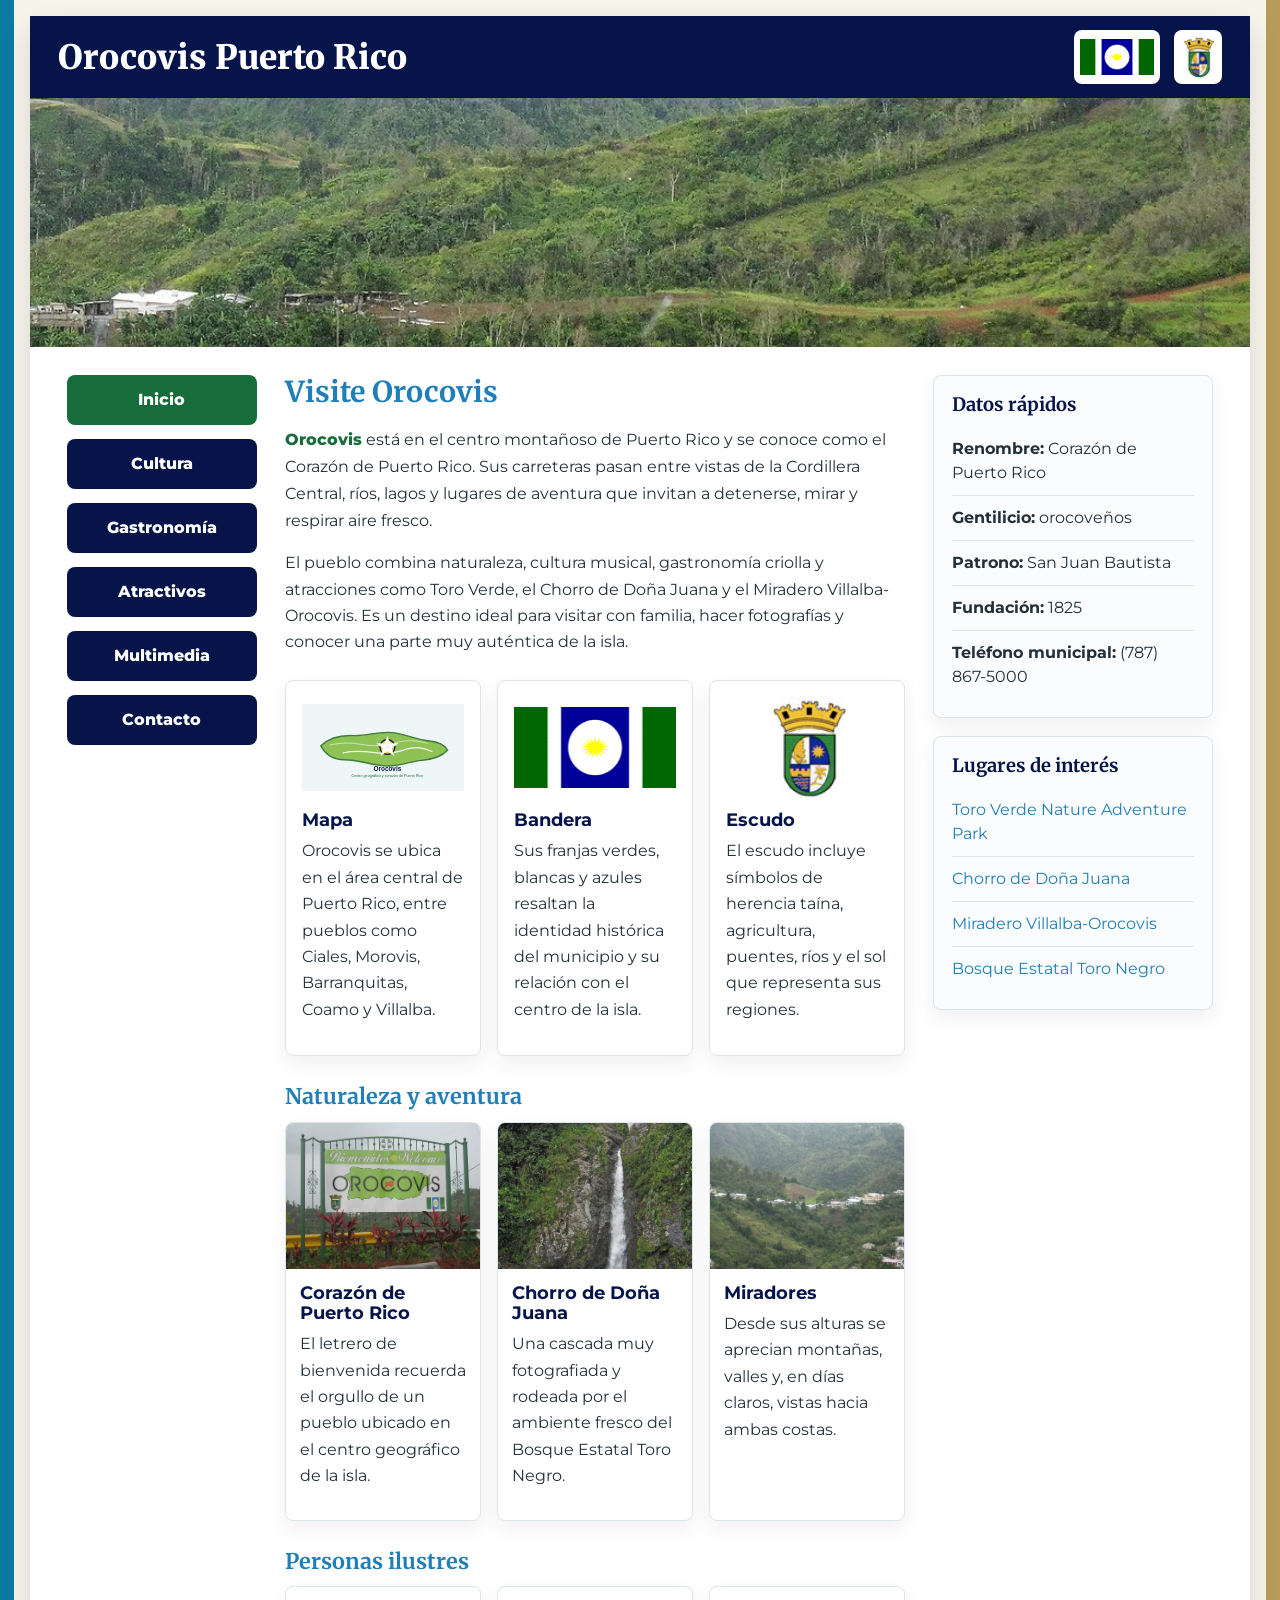
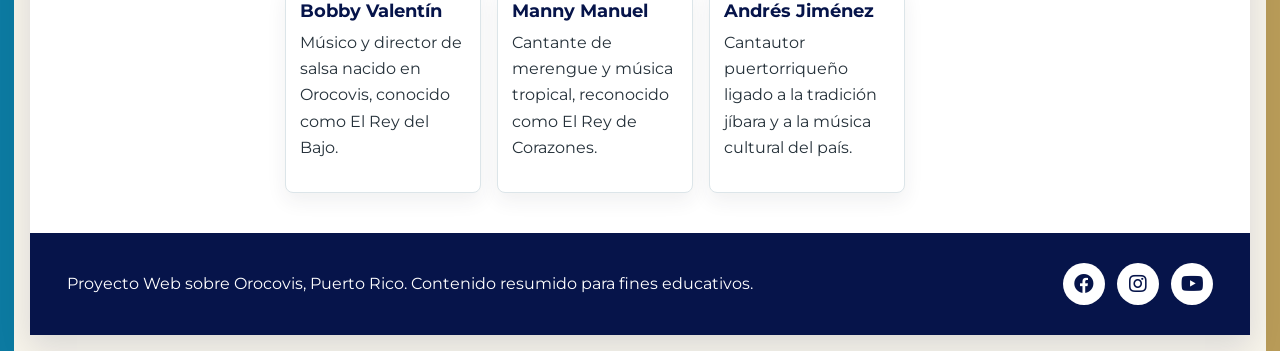
==== index.html @ 918b968e "Website Orocovis" ====
<!DOCTYPE html>
<html lang="es">
<head>
  <meta charset="UTF-8">
  <meta http-equiv="X-UA-Compatible" content="IE=edge">
  <meta name="viewport" content="width=device-width, initial-scale=1.0">
  <title>Orocovis Puerto Rico</title>
  <link rel="preconnect" href="https://fonts.googleapis.com">
  <link rel="preconnect" href="https://fonts.gstatic.com" crossorigin>
  <link href="https://fonts.googleapis.com/css2?family=Merriweather:wght@700;900&family=Montserrat:wght@400;600;700;800&display=swap" rel="stylesheet">
  <link href="https://cdnjs.cloudflare.com/ajax/libs/font-awesome/5.15.3/css/all.min.css" rel="stylesheet">
  <link rel="stylesheet" href="css/normalize.css">
  <link rel="stylesheet" href="css/orocovis.css">
</head>
<body>
  <div class="site-wrapper">
    <header class="site-header">
      <div class="header-bar">
        <h1 class="header-title">Orocovis Puerto Rico</h1>
        <div class="header-symbols" aria-label="Símbolos de Orocovis">
          <img src="img/bandera-orocovis.gif" alt="Bandera de Orocovis">
          <img src="img/escudo-orocovis.jpg" alt="Escudo de Orocovis">
        </div>
      </div>
      <img class="hero-img" src="img/orocovis-banner.webp" alt="Montañas verdes de la Cordillera Central en Orocovis">
    </header>

    <div class="contenedor layout">
      <nav class="side-nav" aria-label="Navegación principal">
        <a class="activo" href="index.html">Inicio</a>
        <a href="cultura.html">Cultura</a>
        <a href="gastronomia.html">Gastronomía</a>
        <a href="atractivos.html">Atractivos</a>
        <a href="multimedia.html">Multimedia</a>
        <a href="contacto.html">Contacto</a>
      </nav>

      <main class="contenido-principal">
        <h2>Visite Orocovis</h2>
        <p class="intro"><span class="orocovis">Orocovis</span> está en el centro montañoso de Puerto Rico y se conoce como el Corazón de Puerto Rico. Sus carreteras pasan entre vistas de la Cordillera Central, ríos, lagos y lugares de aventura que invitan a detenerse, mirar y respirar aire fresco.</p>
        <p>El pueblo combina naturaleza, cultura musical, gastronomía criolla y atracciones como Toro Verde, el Chorro de Doña Juana y el Miradero Villalba-Orocovis. Es un destino ideal para visitar con familia, hacer fotografías y conocer una parte muy auténtica de la isla.</p>

        <div class="symbols-grid">
          <article class="info-card">
            <img src="img/mapa-orocovis.svg" alt="Mapa ilustrado de Orocovis en Puerto Rico">
            <h4>Mapa</h4>
            <p>Orocovis se ubica en el área central de Puerto Rico, entre pueblos como Ciales, Morovis, Barranquitas, Coamo y Villalba.</p>
          </article>
          <article class="info-card">
            <img src="img/bandera-orocovis.gif" alt="Bandera de Orocovis">
            <h4>Bandera</h4>
            <p>Sus franjas verdes, blancas y azules resaltan la identidad histórica del municipio y su relación con el centro de la isla.</p>
          </article>
          <article class="info-card">
            <img src="img/escudo-orocovis.jpg" alt="Escudo de Orocovis">
            <h4>Escudo</h4>
            <p>El escudo incluye símbolos de herencia taína, agricultura, puentes, ríos y el sol que representa sus regiones.</p>
          </article>
        </div>

        <h3>Naturaleza y aventura</h3>
        <div class="highlight-grid">
          <article class="persona">
            <img src="img/letrero-orocovis.webp" alt="Letrero de bienvenida de Orocovis">
            <div>
              <h4>Corazón de Puerto Rico</h4>
              <p>El letrero de bienvenida recuerda el orgullo de un pueblo ubicado en el centro geográfico de la isla.</p>
            </div>
          </article>
          <article class="persona">
            <img src="img/salto-dona-juana.webp" alt="Chorro de Doña Juana en Orocovis">
            <div>
              <h4>Chorro de Doña Juana</h4>
              <p>Una cascada muy fotografiada y rodeada por el ambiente fresco del Bosque Estatal Toro Negro.</p>
            </div>
          </article>
          <article class="persona">
            <img src="img/mirador-orocovis.webp" alt="Vista desde un mirador en Orocovis">
            <div>
              <h4>Miradores</h4>
              <p>Desde sus alturas se aprecian montañas, valles y, en días claros, vistas hacia ambas costas.</p>
            </div>
          </article>
        </div>

        <h3>Personas ilustres</h3>
        <div class="personas-grid">
          <article class="persona">
            <div>
              <h4>Bobby Valentín</h4>
              <p>Músico y director de salsa nacido en Orocovis, conocido como El Rey del Bajo.</p>
            </div>
          </article>
          <article class="persona">
            <div>
              <h4>Manny Manuel</h4>
              <p>Cantante de merengue y música tropical, reconocido como El Rey de Corazones.</p>
            </div>
          </article>
          <article class="persona">
            <div>
              <h4>Andrés Jiménez</h4>
              <p>Cantautor puertorriqueño ligado a la tradición jíbara y a la música cultural del país.</p>
            </div>
          </article>
        </div>
      </main>

      <aside class="sidebar">
        <section class="sidebar-box">
          <h3>Datos rápidos</h3>
          <ul class="quick-list">
            <li><strong>Renombre:</strong> Corazón de Puerto Rico</li>
            <li><strong>Gentilicio:</strong> orocoveños</li>
            <li><strong>Patrono:</strong> San Juan Bautista</li>
            <li><strong>Fundación:</strong> 1825</li>
            <li><strong>Teléfono municipal:</strong> (787) 867-5000</li>
          </ul>
        </section>
        <section class="sidebar-box">
          <h3>Lugares de interés</h3>
          <ul class="sidebar-list">
            <li><a href="atractivos.html#toro-verde">Toro Verde Nature Adventure Park</a></li>
            <li><a href="atractivos.html#dona-juana">Chorro de Doña Juana</a></li>
            <li><a href="atractivos.html#miradero">Miradero Villalba-Orocovis</a></li>
            <li><a href="atractivos.html#toro-negro">Bosque Estatal Toro Negro</a></li>
          </ul>
        </section>
      </aside>
    </div>

    <footer class="site-footer">
      <div class="contenedor footer-grid">
        <p>Proyecto Web sobre Orocovis, Puerto Rico. Contenido resumido para fines educativos.</p>
        <ul class="social-menu">
          <li><a href="https://www.facebook.com/orocovispuertorico" aria-label="Facebook de Orocovis"><i class="fab fa-facebook"></i></a></li>
          <li><a href="https://www.instagram.com/municipioorocovis/" aria-label="Instagram de Orocovis"><i class="fab fa-instagram"></i></a></li>
          <li><a href="https://www.youtube.com/@MunicipiodeOrocovis" aria-label="YouTube de Orocovis"><i class="fab fa-youtube"></i></a></li>
        </ul>
      </div>
    </footer>
  </div>
</body>
</html>
---- css/orocovis.css ----
:root {
  --azul: #06144a;
  --azul-claro: #207fb7;
  --verde: #166c3a;
  --verde-claro: #6fae42;
  --oro: #f2c84b;
  --crema: #f7f4ea;
  --gris: #eef2f4;
  --texto: #243039;
  --blanco: #ffffff;
  --sombra: 0 12px 30px rgba(6, 20, 74, 0.12);
  --radio: 8px;
}

* {
  box-sizing: border-box;
}

body {
  background: linear-gradient(90deg, #0c7aa1 0, #0c7aa1 14px, var(--crema) 14px, var(--crema) calc(100% - 14px), #b89b58 calc(100% - 14px));
  color: var(--texto);
  font-family: "Montserrat", Arial, sans-serif;
  font-size: 16px;
  letter-spacing: 0;
}

img {
  display: block;
  height: auto;
  max-width: 100%;
}

a {
  color: var(--azul-claro);
  text-decoration: none;
}

a:hover,
a:focus {
  text-decoration: underline;
}

.contenedor {
  margin: 0 auto;
  max-width: 1180px;
  width: min(94%, 1180px);
}

.no-margin {
  margin: 0;
}

.centrar-text {
  text-align: center;
}

.site-wrapper {
  background: var(--blanco);
  box-shadow: var(--sombra);
  margin: 16px auto;
  max-width: 1220px;
  min-height: calc(100vh - 32px);
}

.site-header {
  background: var(--azul);
  color: var(--blanco);
}

.header-bar {
  align-items: center;
  display: flex;
  gap: 22px;
  justify-content: space-between;
  min-height: 82px;
  padding: 0 28px;
}

.header-title {
  font-family: "Merriweather", Georgia, serif;
  font-size: 2.1rem;
  font-weight: 900;
  line-height: 1.15;
  margin: 0;
}

.header-symbols {
  align-items: center;
  display: flex;
  gap: 14px;
}

.header-symbols img {
  background: var(--blanco);
  border: 2px solid rgba(255, 255, 255, 0.5);
  border-radius: var(--radio);
  height: 54px;
  object-fit: contain;
  padding: 4px;
  width: 86px;
}

.header-symbols img:last-child {
  width: 48px;
}

.hero-img {
  aspect-ratio: 4.9 / 1;
  object-fit: cover;
  width: 100%;
}

.layout {
  align-items: start;
  display: grid;
  gap: 28px;
  grid-template-columns: 190px minmax(0, 1fr) 280px;
  padding: 28px 0 40px;
}

.side-nav {
  display: grid;
  gap: 14px;
  position: sticky;
  top: 16px;
}

.side-nav a {
  align-items: center;
  background: var(--azul);
  border-radius: var(--radio);
  color: var(--blanco);
  display: flex;
  font-weight: 800;
  justify-content: center;
  min-height: 50px;
  padding: 12px;
  text-align: center;
}

.side-nav a:hover,
.side-nav a:focus,
.side-nav a.activo {
  background: var(--verde);
  color: var(--blanco);
  text-decoration: none;
}

.contenido-principal h2,
.contenido-principal h3 {
  color: var(--azul-claro);
  font-family: "Merriweather", Georgia, serif;
  line-height: 1.2;
}

.contenido-principal h2 {
  font-size: 1.8rem;
  margin: 0 0 16px;
}

.contenido-principal h3 {
  font-size: 1.35rem;
  margin: 28px 0 12px;
}

.contenido-principal h4 {
  color: var(--azul);
  font-size: 1.1rem;
  margin: 0 0 8px;
}

.contenido-principal p {
  line-height: 1.65;
  margin: 0 0 16px;
}

.intro {
  font-size: 1.03rem;
}

.orocovis {
  color: var(--verde);
  font-weight: 800;
}

.media-frame,
.info-card,
.sidebar-box,
.atractivo,
.restaurante,
.persona,
.formulario,
.gallery-item {
  border: 1px solid #dce5e9;
  border-radius: var(--radio);
  box-shadow: 0 8px 20px rgba(36, 48, 57, 0.07);
}

.media-frame {
  background: var(--gris);
  margin: 18px 0;
  overflow: hidden;
}

.media-frame img {
  aspect-ratio: 16 / 9;
  object-fit: cover;
  width: 100%;
}

.caption {
  color: #53636d;
  font-size: 0.9rem;
  padding: 10px 14px;
}

.symbols-grid {
  display: grid;
  gap: 16px;
  grid-template-columns: repeat(3, minmax(0, 1fr));
  margin: 24px 0;
}

.info-card {
  background: var(--blanco);
  padding: 16px;
}

.info-card img {
  aspect-ratio: 16 / 10;
  margin-bottom: 12px;
  object-fit: contain;
  width: 100%;
}

.info-card h4 {
  margin-bottom: 8px;
}

.quick-list,
.sidebar-list,
.rutas,
.fuentes-list {
  list-style: none;
  margin: 0;
  padding: 0;
}

.quick-list li,
.sidebar-list li,
.rutas li,
.fuentes-list li {
  border-bottom: 1px solid #e2e8eb;
  line-height: 1.5;
  padding: 10px 0;
}

.quick-list li:last-child,
.sidebar-list li:last-child,
.rutas li:last-child,
.fuentes-list li:last-child {
  border-bottom: 0;
}

.highlight-grid,
.personas-grid,
.gallery-grid {
  display: grid;
  gap: 16px;
  grid-template-columns: repeat(3, minmax(0, 1fr));
}

.persona,
.gallery-item {
  background: var(--blanco);
  overflow: hidden;
}

.persona img,
.gallery-item img {
  aspect-ratio: 4 / 3;
  object-fit: cover;
  width: 100%;
}

.persona div,
.gallery-item div {
  padding: 14px;
}

.sidebar {
  display: grid;
  gap: 18px;
}

.sidebar-box {
  background: #fbfcfd;
  padding: 18px;
}

.sidebar-box h3 {
  color: var(--azul);
  font-family: "Merriweather", Georgia, serif;
  font-size: 1.15rem;
  margin: 0 0 12px;
}

.boton {
  border: 0;
  border-radius: var(--radio);
  color: var(--blanco);
  cursor: pointer;
  display: inline-flex;
  font-weight: 800;
  justify-content: center;
  margin-top: 10px;
  min-height: 42px;
  padding: 12px 18px;
}

.boton--primario {
  background: var(--verde);
}

.boton--secundario {
  background: var(--azul);
}

.boton:hover,
.boton:focus {
  color: var(--blanco);
  filter: brightness(1.08);
  text-decoration: none;
}

.atractivo,
.restaurante {
  background: var(--blanco);
  display: grid;
  gap: 18px;
  grid-template-columns: 240px minmax(0, 1fr);
  margin: 18px 0;
  overflow: hidden;
}

.atractivo__imagen img,
.restaurante__imagen img {
  height: 100%;
  min-height: 220px;
  object-fit: cover;
  width: 100%;
}

.atractivo__contenido,
.restaurante__informacion {
  padding: 18px 18px 18px 0;
}

.contenido-principal__text {
  background: #f3f8f1;
  border-left: 5px solid var(--verde);
  margin: 0 0 20px;
  padding: 16px 18px;
}

.gastronomia__imagen {
  margin: 20px 0;
}

.gastronomia__imagen img {
  aspect-ratio: 16 / 8;
  border-radius: var(--radio);
  object-fit: cover;
  width: 100%;
}

.contacto-bg {
  background-image: url("../img/letrero-orocovis.webp");
  background-position: center;
  background-size: cover;
  border-radius: var(--radio);
  height: 260px;
  margin: 18px 0 0;
}

.formulario {
  background: var(--blanco);
  margin: -54px auto 0;
  max-width: 720px;
  padding: 26px;
  position: relative;
}

.campo {
  margin-bottom: 16px;
}

.campo__field {
  border: 1px solid #cad7dd;
  border-radius: var(--radio);
  color: var(--texto);
  min-height: 48px;
  padding: 12px 14px;
  width: 100%;
}

.campo__field--textarea {
  min-height: 160px;
  resize: vertical;
}

.video-wrap {
  aspect-ratio: 16 / 9;
  background: var(--azul);
  border-radius: var(--radio);
  overflow: hidden;
  width: 100%;
}

.video-wrap iframe {
  border: 0;
  height: 100%;
  width: 100%;
}

.audio-panel {
  background: #f4f8fb;
  border-left: 5px solid var(--azul-claro);
  border-radius: var(--radio);
  margin: 20px 0;
  padding: 18px;
}

.audio-panel audio {
  margin-top: 10px;
  width: 100%;
}

.site-footer {
  background: var(--azul);
  color: var(--blanco);
  padding: 30px 0;
}

.footer-grid {
  align-items: center;
  display: grid;
  gap: 22px;
  grid-template-columns: minmax(0, 1fr) auto;
}

.footer-grid p {
  line-height: 1.6;
  margin: 0;
}

.social-menu {
  display: flex;
  gap: 12px;
  justify-content: flex-end;
  list-style: none;
  margin: 0;
  padding: 0;
}

.social-menu a {
  align-items: center;
  background: var(--blanco);
  border-radius: 50%;
  color: var(--azul);
  display: flex;
  font-size: 1.25rem;
  height: 42px;
  justify-content: center;
  width: 42px;
}

.social-menu a:hover,
.social-menu a:focus {
  background: var(--oro);
  text-decoration: none;
}

@media (max-width: 980px) {
  .layout {
    grid-template-columns: 1fr;
  }

  .side-nav {
    grid-template-columns: repeat(3, minmax(0, 1fr));
    position: static;
  }

  .sidebar {
    grid-template-columns: repeat(2, minmax(0, 1fr));
  }
}

@media (max-width: 720px) {
  .site-wrapper {
    margin: 0;
    min-height: 100vh;
  }

  .header-bar {
    align-items: flex-start;
    flex-direction: column;
    padding: 22px;
  }

  .header-title {
    font-size: 1.7rem;
  }

  .hero-img {
    aspect-ratio: 16 / 7;
  }

  .side-nav,
  .symbols-grid,
  .highlight-grid,
  .personas-grid,
  .gallery-grid,
  .sidebar,
  .footer-grid {
    grid-template-columns: 1fr;
  }

  .atractivo,
  .restaurante {
    grid-template-columns: 1fr;
  }

  .atractivo__contenido,
  .restaurante__informacion {
    padding: 0 18px 18px;
  }

  .footer-grid {
    text-align: center;
  }

  .social-menu {
    justify-content: center;
  }
}
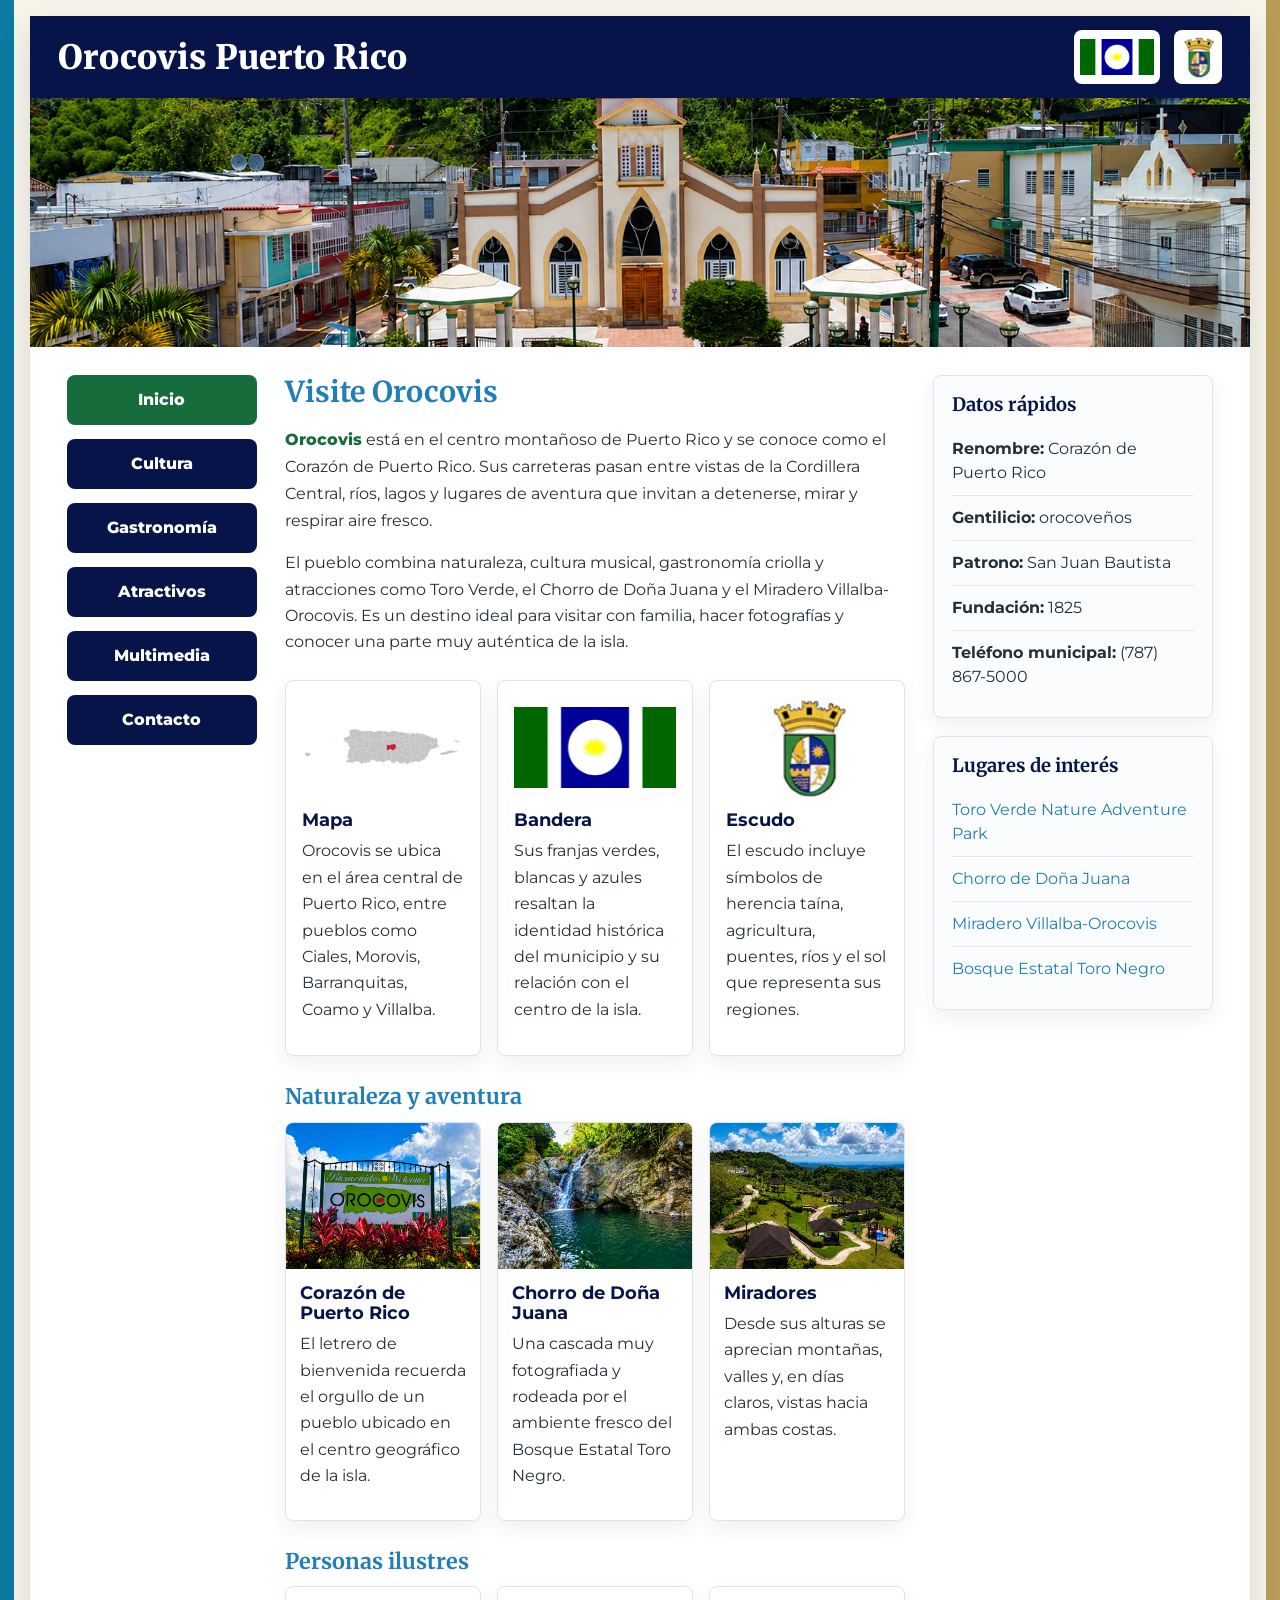
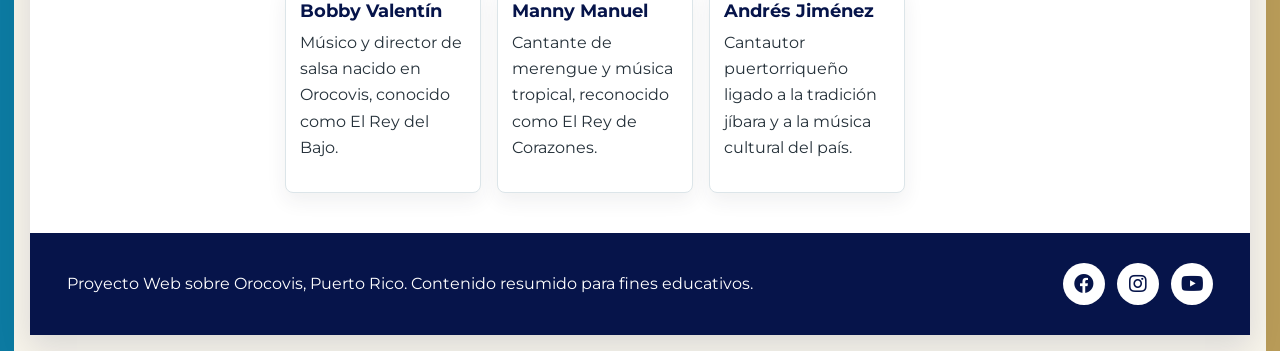
==== commit bf381055: "imagenes actualizadas etc" ====
--- a/index.html
+++ b/index.html
@@ -42,7 +42,7 @@
 
         <div class="symbols-grid">
           <article class="info-card">
-            <img src="img/mapa-orocovis.svg" alt="Mapa ilustrado de Orocovis en Puerto Rico">
+            <img src="img/mapa-orocovis.jpg" alt="Mapa ilustrado de Orocovis en Puerto Rico">
             <h4>Mapa</h4>
             <p>Orocovis se ubica en el área central de Puerto Rico, entre pueblos como Ciales, Morovis, Barranquitas, Coamo y Villalba.</p>
           </article>
@@ -61,21 +61,21 @@
         <h3>Naturaleza y aventura</h3>
         <div class="highlight-grid">
           <article class="persona">
-            <img src="img/letrero-orocovis.webp" alt="Letrero de bienvenida de Orocovis">
+            <img src="img/bienvenido-orocovis.jpg" alt="Letrero de bienvenida de Orocovis">
             <div>
               <h4>Corazón de Puerto Rico</h4>
               <p>El letrero de bienvenida recuerda el orgullo de un pueblo ubicado en el centro geográfico de la isla.</p>
             </div>
           </article>
           <article class="persona">
-            <img src="img/salto-dona-juana.webp" alt="Chorro de Doña Juana en Orocovis">
+            <img src="img/chorro-de-juana.jpg" alt="Chorro de Doña Juana en Orocovis">
             <div>
               <h4>Chorro de Doña Juana</h4>
               <p>Una cascada muy fotografiada y rodeada por el ambiente fresco del Bosque Estatal Toro Negro.</p>
             </div>
           </article>
           <article class="persona">
-            <img src="img/mirador-orocovis.webp" alt="Vista desde un mirador en Orocovis">
+            <img src="img/mirador-orocovis.jpg" alt="Vista desde un mirador en Orocovis">
             <div>
               <h4>Miradores</h4>
               <p>Desde sus alturas se aprecian montañas, valles y, en días claros, vistas hacia ambas costas.</p>
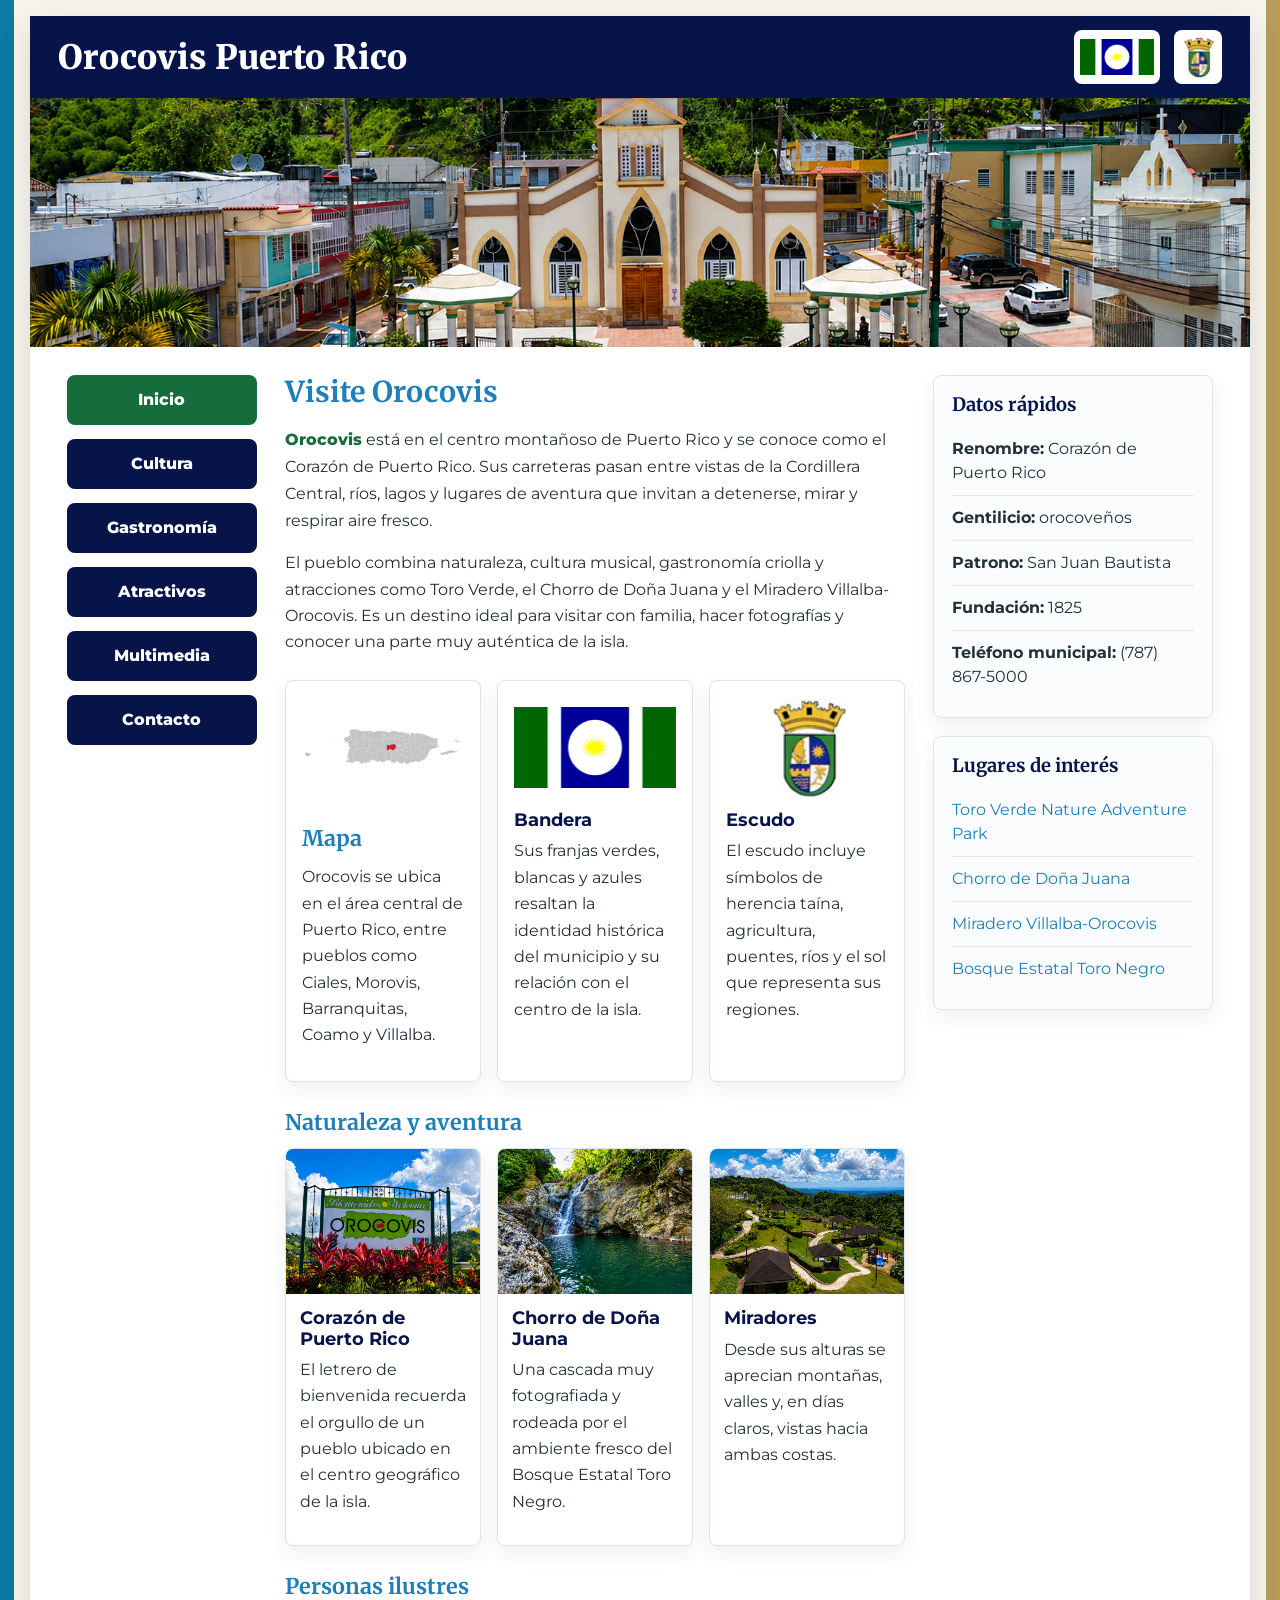
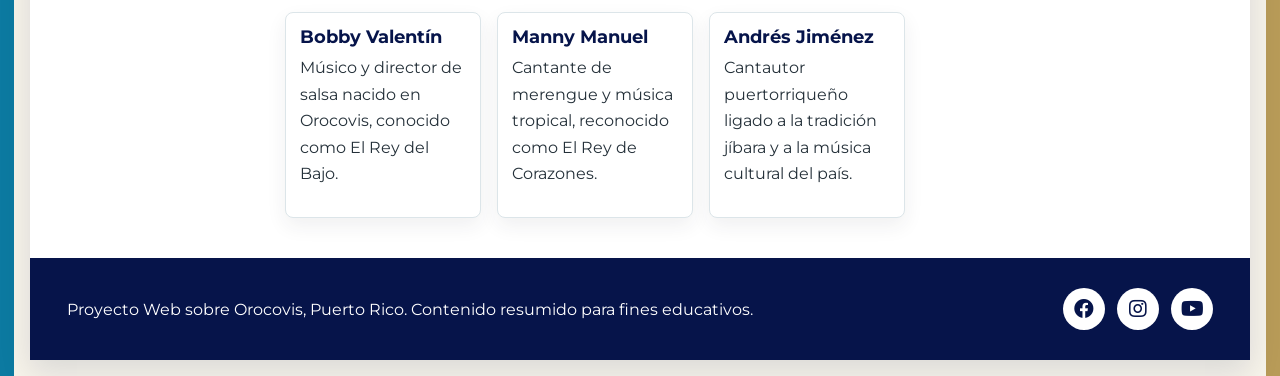
==== commit e981ed44: "corrigiendo mas errores (h4-h3)" ====
--- a/index.html
+++ b/index.html
@@ -17,7 +17,7 @@
     <header class="site-header">
       <div class="header-bar">
         <h1 class="header-title">Orocovis Puerto Rico</h1>
-        <div class="header-symbols" aria-label="Símbolos de Orocovis">
+        <div class="header-symbols" role="group" aria-label="Símbolos de Orocovis">
           <img src="img/bandera-orocovis.gif" alt="Bandera de Orocovis">
           <img src="img/escudo-orocovis.jpg" alt="Escudo de Orocovis">
         </div>
@@ -43,7 +43,7 @@
         <div class="symbols-grid">
           <article class="info-card">
             <img src="img/mapa-orocovis.jpg" alt="Mapa ilustrado de Orocovis en Puerto Rico">
-            <h4>Mapa</h4>
+            <h3>Mapa</h3>
             <p>Orocovis se ubica en el área central de Puerto Rico, entre pueblos como Ciales, Morovis, Barranquitas, Coamo y Villalba.</p>
           </article>
           <article class="info-card">
